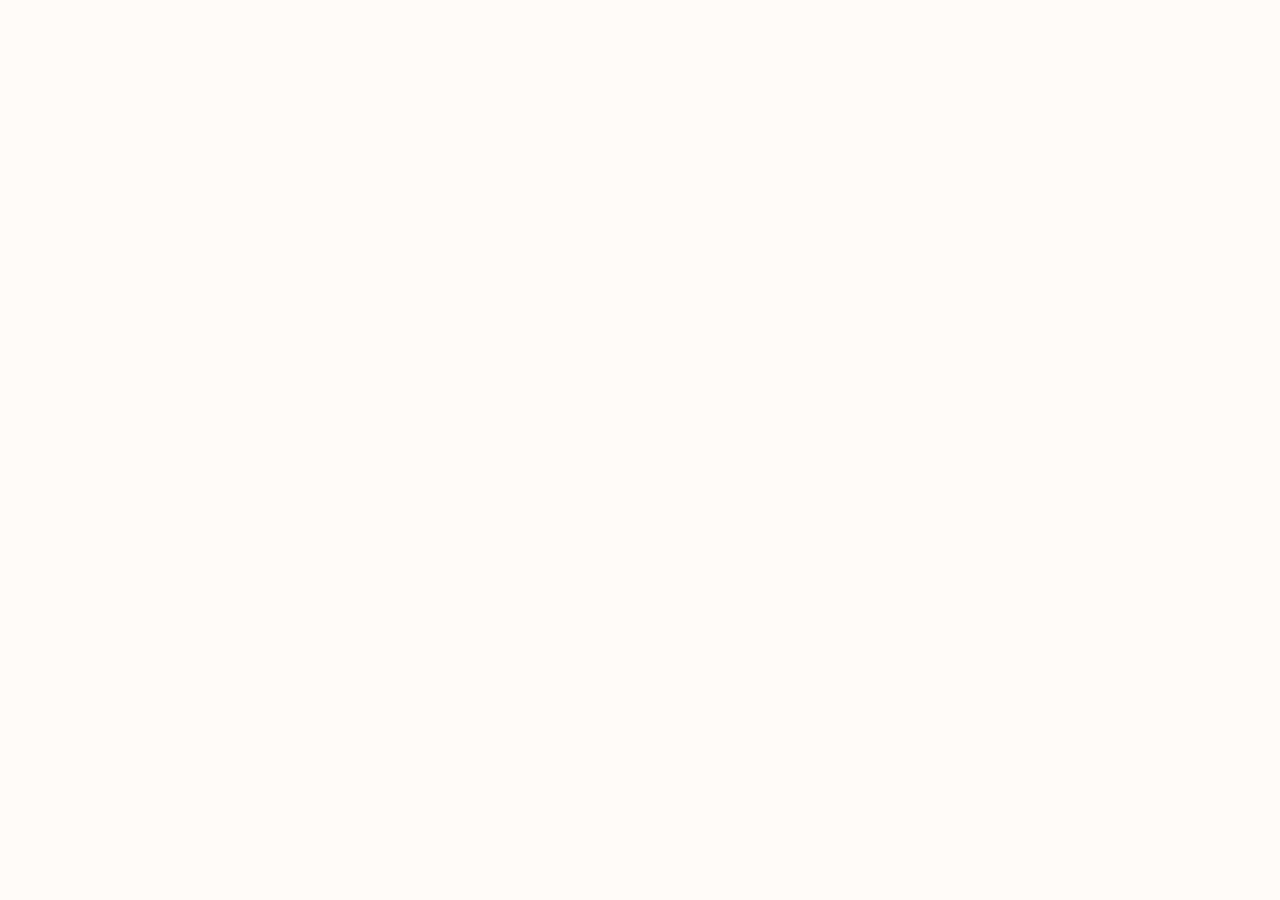
==== kalender.html @ 899b15b6 "Initial commit" ====
<!DOCTYPE html>
<html lang="id">
<head>
    <meta charset="UTF-8">
    <meta name="viewport" content="width=device-width, initial-scale=1.0">
    <title>Pola - Kalender</title>
    <link rel="stylesheet" href="style.css">
    <link rel="icon" type="image/png" href="img/logo.png">
    <link rel="manifest" href="manifest.json">
</head>
<body>
    <!-- ANIMASI INTRO -->
    <div id="intro-screen">
        <video id="intro-video" src="img/intro.mp4" autoplay muted playsinline></video>
    </div>

    <div class="app-container">
        
        <div class="calendar-header">
            <button class="btn-prev" onclick="changeMonth(-1)">&#10094;</button>
            <div style="position: relative; cursor: pointer; text-align: center; display: flex; flex-direction: column; align-items: center; width: 100%;">
                <h1 class="brand-title" style="margin-bottom: 2px;">Pola<span class="brand-dot">.</span></h1>
                <p id="month-display-text" style="color: var(--text-muted); font-size: 14px; font-weight: 500;"></p>
                <input type="month" id="native-month-picker" style="position: absolute; top:0; left:0; width:100%; height:100%; opacity:0; cursor: pointer;">
            </div>
            <button class="btn-next" onclick="changeMonth(1)">&#10095;</button>
        </div>

        <div class="calendar-grid" id="calendar-grid"></div>

        <div class="upcoming-container">
            <h2 class="section-title">Tugas Belum Selesai</h2>
            <div id="upcoming-list"></div>
        </div>

        <div class="history-container">
            <h2 class="section-title">Riwayat Selesai</h2>
            <div class="history-tabs">
                <button class="tab-btn active" id="tab-tk" onclick="renderHistory('Tugas Kuliah')">Tugas Kuliah</button>
                <button class="tab-btn" id="tab-tb" onclick="renderHistory('Tugas')">Tugas</button>
                <button class="tab-btn" id="tab-semua" onclick="renderHistory('Semua')">Semua Data</button>
            </div>
            <div id="history-list"></div>
        </div>

        <div class="fab-container">
            <div class="fab-menu" id="fab-menu">
                <button onclick="openModal('Tugas')">Tugas</button>
                <button onclick="openModal('Libur')">Libur</button>
                <button onclick="openModal('Kuliah')">Kuliah</button>
                <button onclick="openModal('Tugas Kuliah')">Tugas Kuliah</button>
            </div>
            <div class="fab" onclick="toggleFabMenu()"></div>
        </div>
    </div>
    
    <div class="modal-overlay" id="day-detail-modal">
        <div class="modal">
            <h2 id="detail-date-title" style="font-size: 16px; margin-bottom: 15px;">Jadwal</h2>
            <div id="detail-list" style="margin-bottom: 20px; max-height: 50vh; overflow-y: auto;"></div>
            <div class="modal-btns"><button onclick="closeModal('day-detail-modal')" class="btn-save">Tutup</button></div>
        </div>
    </div>

    <div class="modal-overlay" id="reschedule-modal">
        <div class="modal">
            <h2 style="font-size: 16px;">Ubah Jadwal Ini</h2>
            <p style="font-size: 12px; color: var(--text-muted); margin-bottom: 15px;">(Hanya mengubah hari ini, minggu depan tetap normal)</p>
            <input type="hidden" id="res-matkulId">
            <input type="hidden" id="res-originalDate">
            <label>Pindah ke Tanggal</label><input type="date" id="res-date">
            <label>Ubah Jam</label><input type="time" id="res-time">
            <label>Ubah Jam Selesai</label><input type="time" id="res-time-end">
            <label>Ubah Ruangan / Via</label><input type="text" id="res-ruang">
            <label>Dosen Pengganti</label><input type="text" id="res-dosen">
            <div class="modal-btns">
                <button onclick="closeModal('reschedule-modal')" class="btn-cancel">Batal</button>
                <button class="btn-save" onclick="saveReschedule()">Simpan</button>
            </div>
        </div>
    </div>

    <!-- MODAL INSERT UTAMA -->
    <div class="modal-overlay" id="insert-modal">
        <div class="modal">
            <h2 id="modal-title">Tambah</h2>
            <form id="insert-form">
                <input type="hidden" id="current-category">
                
                <div id="field-nama-kegiatan"><label>Nama Kegiatan *</label><input type="text" id="new-task-name"></div>
                
                <div id="field-matkul-dropdown" style="display:none;">
                    <label>Mata Kuliah *</label><select id="task-matkul-select"></select>
                </div>
                
                <div id="field-pengumpulan" style="display:none;"><label>Pengumpulan</label><input type="text" id="task-via"></div>
                <div id="field-ruangan" style="display:none;"><label>Ruangan</label><input type="text" id="new-task-ruang"></div>

                <div id="field-rutinitas-hari" style="display: none;">
                    <label>Pilih Hari Rutinitas *</label>
                    <div class="checkbox-group">
                        <label><input type="checkbox" name="routine-days" value="Senin">Sen</label>
                        <label><input type="checkbox" name="routine-days" value="Selasa">Sel</label>
                        <label><input type="checkbox" name="routine-days" value="Rabu">Rab</label>
                        <label><input type="checkbox" name="routine-days" value="Kamis">Kam</label>
                        <label><input type="checkbox" name="routine-days" value="Jumat">Jum</label>
                        <label><input type="checkbox" name="routine-days" value="Sabtu">Sab</label>
                        <label><input type="checkbox" name="routine-days" value="Minggu">Min</label>
                    </div>
                </div>

                <div id="field-tanggal"><label>Tanggal Mulai *</label><input type="date" id="new-task-date"></div>
                <div id="field-tanggal-selesai" style="display: none;"><label>Tanggal Selesai (Opsional)</label><input type="date" id="new-task-date-end"></div>
                
                <div style="display: flex; gap: 10px;">
                    <div id="field-jam" style="width: 100%;"><label>Jam Mulai *</label><input type="time" id="new-task-time"></div>
                    <div id="field-jam-selesai" style="display:none; width: 100%;"><label>Jam Selesai</label><input type="time" id="new-task-time-end"></div>
                </div>
                
                <div id="field-desc"><label>Deskripsi (Opsional)</label><textarea id="new-task-desc" rows="2"></textarea></div>
                
                <div id="field-warna" style="display: none;">
                    <label>Warna Penanda</label>
                    <div class="color-swatches" id="color-swatches-container">
                        <div class="swatch" data-color="#4A7C59" style="background-color: #4A7C59;"></div>
                        <div class="swatch" data-color="#364958" style="background-color: #364958;"></div>
                        <div class="swatch" data-color="#A36B69" style="background-color: #A36B69;"></div>
                        <div class="swatch" data-color="#795C48" style="background-color: #795C48;"></div>
                        <div class="swatch" data-color="#3E5A47" style="background-color: #3E5A47;"></div>
                        <div class="swatch" data-color="#723D46" style="background-color: #723D46;"></div>
                        <div class="swatch" data-color="#5A4A6F" style="background-color: #5A4A6F;"></div>
                        <div class="swatch" data-color="#5F7485" style="background-color: #5F7485;"></div>
                        <div class="swatch" data-color="#AD6A51" style="background-color: #AD6A51;"></div>
                        <div class="swatch" data-color="#8C6239" style="background-color: #8C6239;"></div>
                    </div>
                    <input type="hidden" id="new-task-color" value="#4A7C59">
                </div>
            </form>
            <div class="modal-btns">
                <button onclick="closeModal('insert-modal')" class="btn-cancel">Batal</button>
                <button class="btn-save" onclick="saveNewTask()">Simpan</button>
            </div>
        </div>
    </div>

    <nav class="bottom-nav">
        <a href="index.html" class="nav-item"><svg viewBox="0 0 24 24"><path d="M3 9l9-7 9 7v11a2 2 0 0 1-2 2H5a2 2 0 0 1-2-2z"></path><polyline points="9 22 9 12 15 12 15 22"></polyline></svg></a>
        <a href="kalender.html" class="nav-item active"><svg viewBox="0 0 24 24"><rect x="3" y="4" width="18" height="18" rx="2" ry="2"></rect><line x1="16" y1="2" x2="16" y2="6"></line><line x1="8" y1="2" x2="8" y2="6"></line><line x1="3" y1="10" x2="21" y2="10"></line></svg></a>
        <a href="matkul.html" class="nav-item"><svg viewBox="0 0 24 24"><path d="M4 19.5A2.5 2.5 0 0 1 6.5 17H20"></path><path d="M6.5 2H20v20H6.5A2.5 2.5 0 0 1 4 19.5v-15A2.5 2.5 0 0 1 6.5 2z"></path></svg></a>
    </nav>
    <script src="script.js"></script>
</body>
</html>
---- style.css ----
@import url('https://fonts.googleapis.com/css2?family=DM+Serif+Display&family=JetBrains+Mono:wght@400;600;700&family=Plus+Jakarta+Sans:wght@400;500;600;700;800&display=swap');

:root {
    --bg-main: #FDFBF7;       
    --bg-card: #FFFFFF;       
    --text-main: #2D2A26;     
    --text-muted: #7A756D;    
    
    --nav-bg: #FFFFFF;        
    --btn-primary: #C25934;   
    --btn-skip: #E6E2D8;      
    --border-line: #E6E2D8;   

    --color-kuliah: #4A6274;  
    --color-tugas: #6B4C7A;   
    --color-acara: #6B705C;   
    --color-rutin: #C08552;   
    --color-salat: #8A817C;   
    --color-minggu: #9C3838;  

    --user-teal: #4A7C59;     
    --user-navy: #364958;     
    --user-rose: #A36B69;     
    --user-mocha: #795C48;    
    --user-forest: #3E5A47;   
    --user-wine: #723D46;     
    --user-eggplant: #5A4A6F; 
    --user-steel: #5F7485;    
    --user-copper: #AD6A51;   
    --user-bronze: #8C6239;   
    
    --alert-brutal: #B23A3A;  
    --state-dimmed: #E5E5E5;  

    --font-ui: 'Plus Jakarta Sans', sans-serif;
    --font-logo: 'DM Serif Display', serif;
    --font-mono: 'JetBrains Mono', monospace;
}

* { box-sizing: border-box; margin: 0; padding: 0; font-family: var(--font-ui); }
body { background-color: var(--bg-main); color: var(--text-main); display: flex; justify-content: center; }
.app-container { width: 100%; max-width: 480px; min-height: 100vh; padding: 20px; padding-bottom: 100px; }

header { text-align: center; margin-bottom: 25px; }

.brand-title { font-family: var(--font-logo); font-size: 32px; font-weight: 400; margin-bottom: 5px; color: var(--text-main); letter-spacing: 0.5px; line-height: 1; }
.brand-dot { font-family: var(--font-logo); color: var(--btn-primary); }

.time-badge, .countdown-badge, .day-number, .card-header small, input[type="time"], input[type="date"], #month-display-text, #detail-date-title { 
    font-family: var(--font-mono); 
}

header p { color: var(--text-muted); font-size: 14px; font-weight: 500; margin-top: -2px; }
.section-title { font-size: 16px; font-weight: 700; margin-bottom: 12px; color: var(--text-main); }
.svg-icon { vertical-align: text-bottom; width: 14px; height: 14px; margin-right: 4px; }

.fab-container { position: fixed; bottom: 90px; right: 20px; display: flex; flex-direction: column; align-items: flex-end; z-index: 10; }
.fab-menu { display: none; flex-direction: column; gap: 10px; margin-bottom: 15px; align-items: flex-end; }
.fab-menu button { background-color: var(--bg-card); color: var(--text-main); border: 1px solid var(--border-line); padding: 10px 16px; border-radius: 20px; box-shadow: 0 4px 6px rgba(0,0,0,0.05); font-size: 14px; font-weight: 600; cursor: pointer; }
.fab { background-color: var(--text-main); color: #FFF; width: 60px; height: 60px; border-radius: 50%; display: flex; justify-content: center; align-items: center; box-shadow: 0 4px 12px rgba(0,0,0,0.15); cursor: pointer; transition: 0.2s; }
.fab:active { transform: scale(0.95); }

.bottom-nav { position: fixed; bottom: 0; left: 0; width: 100%; height: 70px; background-color: var(--nav-bg); display: flex; justify-content: space-evenly; align-items: center; z-index: 9; border-top: 1px solid var(--border-line); }
.nav-item svg { width: 24px; height: 24px; stroke: var(--text-muted); fill: none; stroke-width: 2; transition: 0.2s; margin-right: 0; }
.nav-item.active svg { stroke: var(--btn-primary); transform: scale(1.1); }

.calendar-header { display: flex; justify-content: center; align-items: flex-start; margin-bottom: 15px; position: relative; min-height: 55px; }
.calendar-header button { position: absolute; top: 0; background: var(--bg-card); color: var(--text-main); border: 1px solid var(--border-line); border-radius: 8px; padding: 5px 15px; font-weight: bold; cursor: pointer; z-index: 2; }
.calendar-header button.btn-prev { left: 0; }
.calendar-header button.btn-next { right: 0; }

.calendar-grid { display: grid; grid-template-columns: repeat(7, 1fr); gap: 8px; }
.day-name { text-align: center; font-size: 12px; color: var(--text-muted); font-weight: 700; }
.day-cell { background-color: var(--bg-card); border-radius: 8px; aspect-ratio: 1/1; display: flex; flex-direction: column; align-items: center; padding: 5px; cursor: pointer; border: 1px solid var(--border-line); transition: 0.2s; }
.day-cell:active { transform: scale(0.95); }
.day-cell.dimmed { opacity: 0.4; background-color: transparent; border-style: dashed; }
.day-number { font-size: 14px; font-weight: 700; color: var(--text-main); }

/* WARNA TANGGAL MERAH TETAP MENANG */
.day-number.sunday-red { color: var(--color-minggu) !important; }

.event-pill-container { width: 100%; height: 6px; padding: 0 4px; margin-top: auto; margin-bottom: 2px; }
.event-pill { width: 100%; height: 100%; border-radius: 4px; }

/* PENANDA HARI INI (Blok Transparan Lembut) */
.day-cell.today-highlight {
    background-color: rgba(45, 42, 38, 0.06); 
    border: 2px solid var(--text-main); 
    box-shadow: 0 4px 10px rgba(45, 42, 38, 0.05);
}

.card { background-color: var(--bg-card); border-radius: 12px; margin-bottom: 12px; cursor: pointer; transition: 0.2s; overflow: hidden; box-shadow: 0 4px 14px rgba(0,0,0,0.05); border: 1px solid var(--border-line); }
.card:active { transform: scale(0.98); }
.card-header { padding: 14px 16px; display: flex; flex-direction: column; gap: 8px; color: white; }
.card-header-top { display: flex; justify-content: space-between; align-items: flex-start; width: 100%; }
.card-title-group { display: flex; align-items: flex-start; gap: 8px; }
.card-header h3 { font-size: 15px; margin: 0; font-weight: 700; transition: 0.2s; line-height: 1.2; }
.card-header small { display: flex; align-items: center; margin-top: 4px; }
.card-header .time-badge { font-size: 12px; font-weight: 600; opacity: 0.9; margin-top: 2px; }
.dimmed-text { text-decoration: line-through; color: var(--state-dimmed) !important; }
.tag-pill { background: rgba(255, 255, 255, 0.25); border: 1px solid rgba(255, 255, 255, 0.4); padding: 3px 8px; border-radius: 12px; font-size: 10px; font-weight: 700; letter-spacing: 0.5px; text-transform: uppercase; white-space: nowrap; height: fit-content; }

.check-btn { background: transparent; border: none; cursor: pointer; opacity: 0.9; transition: 0.2s; display: flex; align-items: center; padding: 0; margin-top: -1px; }
.check-btn:active { transform: scale(0.9); opacity: 1; }

.card-detail { display: none; padding: 16px; background-color: var(--bg-card); color: var(--text-main); }
.card-detail.show { display: block; }
.detail-grid { display: grid; grid-template-columns: 1fr 1fr; gap: 12px; }
.detail-item { display: flex; align-items: flex-start; font-size: 13px; font-weight: 600; color: var(--text-main); }
.detail-item span { display: block; font-size: 10px; color: var(--text-muted); text-transform: uppercase; letter-spacing: 0.5px; font-weight: 700; margin-bottom: 2px; }

.card-actions { display: flex; justify-content: flex-end; gap: 8px; margin-top: 15px; padding-top: 15px; border-top: 1px dashed var(--border-line); }
.icon-btn { background: var(--bg-main); color: var(--text-main); border: 1px solid var(--border-line); padding: 8px 12px; border-radius: 8px; cursor: pointer; display: flex; align-items: center; font-size: 12px; font-weight: 700; }
.icon-btn.delete { color: var(--alert-brutal); border-color: #F7E5E5; background: #FDF4F4; }
.card-actions.three-btns { justify-content: space-between; }
.card-actions.three-btns > div { display: flex; gap: 8px; }

.countdown-badge { background: #FFFFFF; color: var(--text-main); padding: 4px 10px; border-radius: 12px; font-size: 11px; font-weight: 800; display: inline-block; white-space: nowrap; align-self: center; box-shadow: 0 2px 4px rgba(0,0,0,0.1); }
.countdown-alert { color: var(--alert-brutal); }
.upcoming-container, .history-container { margin-top: 35px; }
.history-tabs { display: flex; gap: 10px; margin-bottom: 15px; margin-top: 10px; }
.tab-btn { flex: 1; background: var(--bg-card); color: var(--text-muted); border: 1px solid var(--border-line); padding: 10px; border-radius: 8px; font-weight: bold; cursor: pointer; }
.tab-btn.active { background: var(--text-main); color: white; border-color: var(--text-main); }

.modal-overlay { position: fixed; top: 0; left: 0; width: 100%; height: 100%; background: rgba(45, 42, 38, 0.6); display: none; justify-content: center; align-items: center; z-index: 20; backdrop-filter: blur(2px); }
.modal { background-color: var(--bg-card); padding: 24px; border-radius: 16px; width: 90%; max-width: 360px; max-height: 85vh; overflow-y: auto; }
.modal h2 { color: var(--text-main); font-weight: 800; margin-bottom: 10px; }
.modal label { font-size: 12px; color: var(--text-muted); font-weight: 700; display: block; margin-bottom: 4px; margin-top: 12px; }
.modal input, .modal select, .modal textarea { width: 100%; padding: 12px; border-radius: 8px; border: 1px solid var(--border-line); background-color: var(--bg-main); color: var(--text-main); font-weight: 500; }
.modal input[type="color"] { height: 40px; padding: 2px; }
.modal-btns { margin-top: 25px; display: flex; justify-content: flex-end; gap: 10px; }
.modal-btns button { padding: 10px 16px; border-radius: 8px; border: none; font-weight: 700; cursor: pointer; }
.btn-save { background-color: var(--btn-primary); color: white; }
.btn-cancel { background-color: var(--btn-skip); color: var(--text-main); }

.checkbox-group { display: grid; grid-template-columns: repeat(3, 1fr); gap: 8px; margin-top: 8px; margin-bottom: 15px; }
.checkbox-group label { background: var(--bg-main); padding: 8px; border-radius: 8px; font-size: 12px; font-weight: 600; display: flex; align-items: center; justify-content: center; gap: 6px; cursor: pointer; border: 1px solid var(--border-line); }
.checkbox-group input { accent-color: var(--btn-primary); }

.color-swatches { display: flex; flex-wrap: wrap; gap: 12px; margin-top: 8px; }
.swatch { width: 32px; height: 32px; border-radius: 50%; cursor: pointer; transition: 0.2s; position: relative; }
.swatch:hover { transform: scale(1.1); }
.swatch.selected { outline: 2px solid var(--text-main); outline-offset: 3px; transform: scale(1.05); }

/* --- ANIMASI INTRO --- */
#intro-screen {
    position: fixed; top: 0; left: 0; width: 100%; height: 100%;
    background-color: var(--bg-main); z-index: 9999;
    display: flex; justify-content: center; align-items: center;
    transition: opacity 0.5s ease, visibility 0.5s ease;
}
#intro-screen video { width: 100%; max-width: 480px; height: 100%; object-fit: cover; }
.intro-hidden { opacity: 0; visibility: hidden; pointer-events: none; }
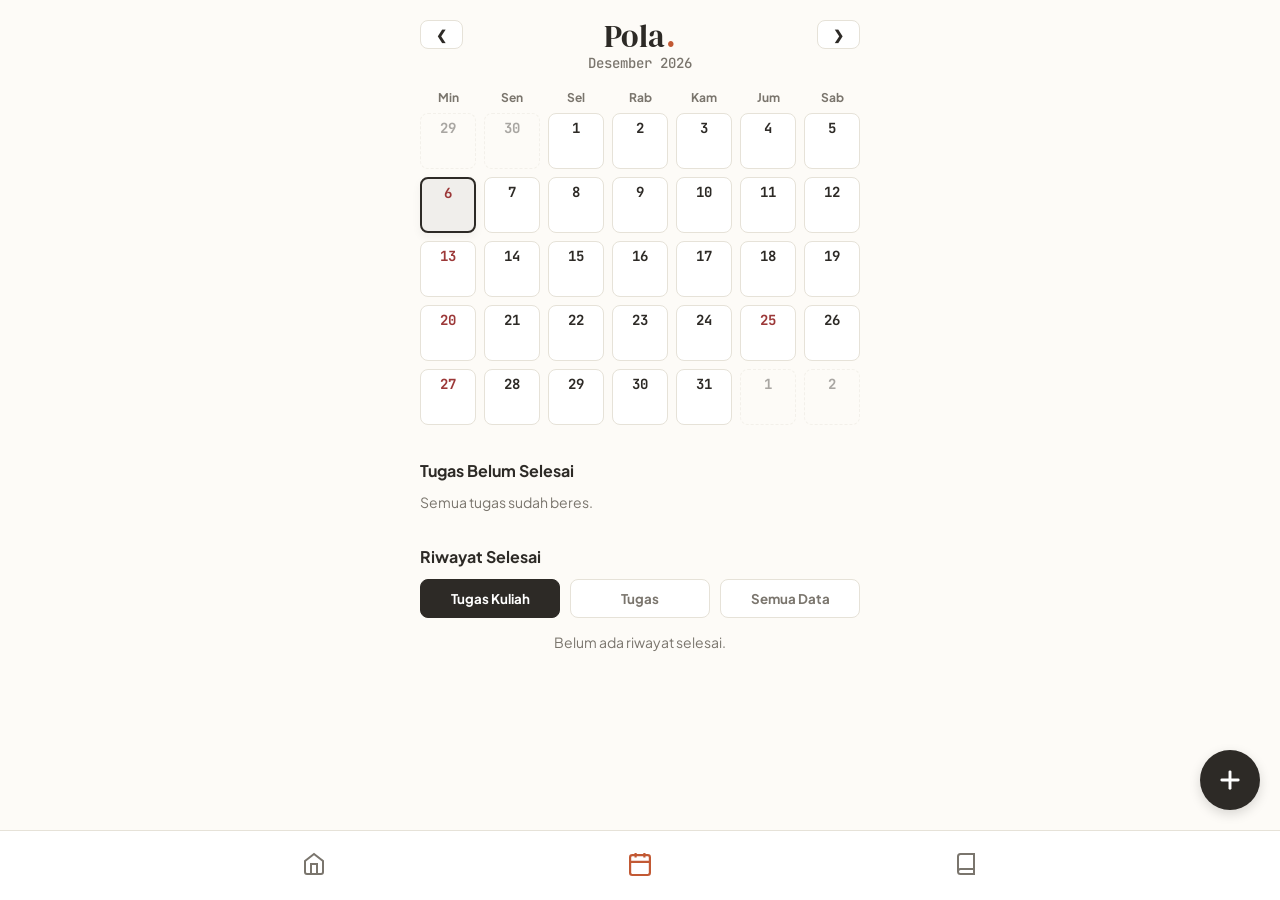
==== commit 662b8c73: "ubah perintah assets" ====
--- a/kalender.html
+++ b/kalender.html
@@ -5,13 +5,13 @@
     <meta name="viewport" content="width=device-width, initial-scale=1.0">
     <title>Pola - Kalender</title>
     <link rel="stylesheet" href="style.css">
-    <link rel="icon" type="image/png" href="img/logo.png">
+    <link rel="icon" type="image/png" href="assets/icons/logo.png">
     <link rel="manifest" href="manifest.json">
 </head>
 <body>
     <!-- ANIMASI INTRO -->
     <div id="intro-screen">
-        <video id="intro-video" src="img/intro.mp4" autoplay muted playsinline></video>
+        <video id="intro-video" src="assets/media/intro.mp4" autoplay muted playsinline></video>
     </div>
 
     <div class="app-container">
@@ -149,5 +149,6 @@
         <a href="matkul.html" class="nav-item"><svg viewBox="0 0 24 24"><path d="M4 19.5A2.5 2.5 0 0 1 6.5 17H20"></path><path d="M6.5 2H20v20H6.5A2.5 2.5 0 0 1 4 19.5v-15A2.5 2.5 0 0 1 6.5 2z"></path></svg></a>
     </nav>
     <script src="script.js"></script>
+    <script src="notif.js"></script>
 </body>
 </html>
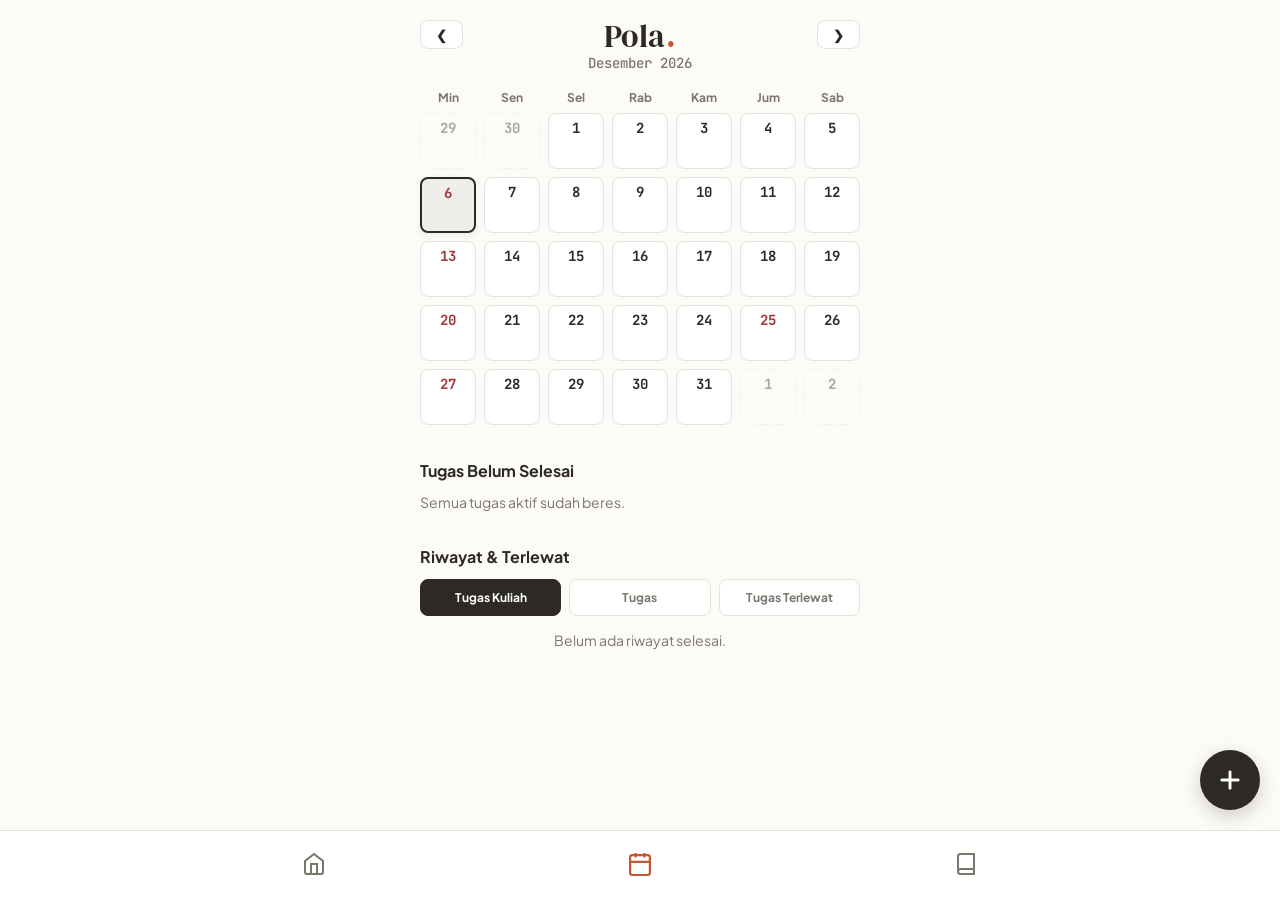
==== commit 6facae2f: "aduh" ====
--- a/kalender.html
+++ b/kalender.html
@@ -38,7 +38,7 @@
             <div class="history-tabs">
                 <button class="tab-btn active" id="tab-tk" onclick="renderHistory('Tugas Kuliah')">Tugas Kuliah</button>
                 <button class="tab-btn" id="tab-tb" onclick="renderHistory('Tugas')">Tugas</button>
-                <button class="tab-btn" id="tab-semua" onclick="renderHistory('Semua')">Semua Data</button>
+                <button class="tab-btn" id="tab-terlewat" onclick="renderHistory('Terlewat')">Tugas Terlewat</button>
             </div>
             <div id="history-list"></div>
         </div>
--- a/style.css
+++ b/style.css
@@ -37,11 +37,18 @@
     --font-mono: 'JetBrains Mono', monospace;
 }
 
-* { box-sizing: border-box; margin: 0; padding: 0; font-family: var(--font-ui); }
-body { background-color: var(--bg-main); color: var(--text-main); display: flex; justify-content: center; }
-.app-container { width: 100%; max-width: 480px; min-height: 100vh; padding: 20px; padding-bottom: 100px; }
-
-header { text-align: center; margin-bottom: 25px; }
+* {
+    box-sizing: border-box;
+    margin: 0;
+    padding: 0;
+    font-family: var(--font-ui);
+    -webkit-tap-highlight-color: transparent;
+}
+
+body { background-color: var(--bg-main); color: var(--text-main); display: flex; justify-content: center; overflow-x: hidden; }
+.app-container { width: 100%; max-width: 480px; min-height: 100vh; padding: 20px; padding-bottom: 100px; display: flex; flex-direction: column; }
+
+header { text-align: center; margin-bottom: 16px; position: relative; }
 
 .brand-title { font-family: var(--font-logo); font-size: 32px; font-weight: 400; margin-bottom: 5px; color: var(--text-main); letter-spacing: 0.5px; line-height: 1; }
 .brand-dot { font-family: var(--font-logo); color: var(--btn-primary); }
@@ -54,20 +61,494 @@
 .section-title { font-size: 16px; font-weight: 700; margin-bottom: 12px; color: var(--text-main); }
 .svg-icon { vertical-align: text-bottom; width: 14px; height: 14px; margin-right: 4px; }
 
-.fab-container { position: fixed; bottom: 90px; right: 20px; display: flex; flex-direction: column; align-items: flex-end; z-index: 10; }
-.fab-menu { display: none; flex-direction: column; gap: 10px; margin-bottom: 15px; align-items: flex-end; }
-.fab-menu button { background-color: var(--bg-card); color: var(--text-main); border: 1px solid var(--border-line); padding: 10px 16px; border-radius: 20px; box-shadow: 0 4px 6px rgba(0,0,0,0.05); font-size: 14px; font-weight: 600; cursor: pointer; }
-.fab { background-color: var(--text-main); color: #FFF; width: 60px; height: 60px; border-radius: 50%; display: flex; justify-content: center; align-items: center; box-shadow: 0 4px 12px rgba(0,0,0,0.15); cursor: pointer; transition: 0.2s; }
-.fab:active { transform: scale(0.95); }
+/* --- EMPTY STATE TENGAH LAYAR --- */
+.empty-state-center {
+    flex: 1;
+    min-height: 54vh;
+    display: flex;
+    align-items: center;
+    justify-content: center;
+    text-align: center;
+    color: var(--text-muted);
+    font-size: 14px;
+    padding: 20px;
+}
+.drawer-empty-state {
+    min-height: 48vh;
+    display: flex;
+    align-items: center;
+    justify-content: center;
+    text-align: center;
+    color: var(--text-muted);
+    font-size: 14px;
+    padding: 20px;
+}
+
+/* --- BAR LOKASI CENTER DI BERANDA --- */
+.beranda-utility-bar {
+    display: flex;
+    justify-content: center;
+    align-items: center;
+    margin-bottom: 18px;
+}
+.utility-pill {
+    display: inline-flex;
+    align-items: center;
+    justify-content: center;
+    gap: 6px;
+    background-color: var(--bg-card);
+    border: 1px solid var(--border-line);
+    border-radius: 12px;
+    padding: 7px 14px;
+    font-size: 12px;
+    font-weight: 600;
+    color: var(--text-muted);
+    cursor: pointer;
+    transition: transform 0.15s ease, border-color 0.15s ease;
+    max-width: 90%;
+}
+.utility-pill:active { transform: scale(0.96); }
+.utility-pill span.loc-text {
+    white-space: nowrap;
+    overflow: hidden;
+    text-overflow: ellipsis;
+}
+.utility-pill .spin-icon {
+    animation: spin360 0.8s linear infinite;
+}
+@keyframes spin360 {
+    from { transform: rotate(0deg); }
+    to { transform: rotate(360deg); }
+}
+
+/* --- MODAL CADANGAN & PEMULIHAN JSON --- */
+.backup-stats-box {
+    background-color: var(--bg-main);
+    border: 1px solid var(--border-line);
+    border-radius: 10px;
+    padding: 10px 12px;
+    font-size: 12px;
+    color: var(--text-muted);
+    line-height: 1.5;
+    margin-bottom: 12px;
+}
+.backup-stats-box strong {
+    color: var(--text-main);
+}
+.backup-btn-grid {
+    display: grid;
+    grid-template-columns: 1fr 1fr;
+    gap: 8px;
+    margin-top: 8px;
+}
+.backup-action-btn {
+    background-color: var(--bg-main);
+    color: var(--text-main);
+    border: 1px solid var(--border-line);
+    border-radius: 10px;
+    padding: 10px 10px;
+    font-size: 12px;
+    font-weight: 700;
+    cursor: pointer;
+    display: flex;
+    align-items: center;
+    justify-content: center;
+    gap: 5px;
+    transition: transform 0.15s ease;
+}
+.backup-action-btn:active { transform: scale(0.96); }
+.backup-action-btn.primary {
+    background-color: var(--btn-primary);
+    color: #FFFFFF;
+    border-color: var(--btn-primary);
+}
+.backup-divider {
+    border: none;
+    border-top: 1px dashed var(--border-line);
+    margin: 16px 0;
+}
+.backup-textarea {
+    width: 100%;
+    min-height: 76px;
+    font-family: var(--font-mono);
+    font-size: 11px;
+    margin-top: 8px;
+    resize: vertical;
+}
+.backup-preview-box {
+    display: none;
+    background-color: rgba(74, 124, 89, 0.08);
+    border: 1px solid rgba(74, 124, 89, 0.35);
+    border-radius: 10px;
+    padding: 12px;
+    margin-top: 12px;
+    font-size: 12px;
+    color: var(--text-main);
+}
+.backup-mode-group {
+    display: flex;
+    flex-direction: column;
+    gap: 6px;
+    margin-top: 10px;
+}
+.backup-mode-option {
+    display: flex !important;
+    align-items: flex-start !important;
+    gap: 8px;
+    background-color: var(--bg-card);
+    border: 1px solid var(--border-line);
+    border-radius: 8px;
+    padding: 8px 10px;
+    margin-top: 0 !important;
+    cursor: pointer;
+    font-size: 12px !important;
+    color: var(--text-main) !important;
+}
+.backup-mode-option input[type="radio"] {
+    width: auto !important;
+    margin-top: 2px;
+    accent-color: var(--btn-primary);
+}
+.backup-mode-option small {
+    display: block;
+    font-size: 11px;
+    font-weight: 500;
+    color: var(--text-muted);
+    margin-top: 2px;
+}
+
+/* --- EFEK BLUR PROGRESIF SAAT GESER HALAMAN --- */
+.drawer-blur-backdrop {
+    position: fixed;
+    inset: 0;
+    background-color: rgba(45, 42, 38, 0);
+    backdrop-filter: blur(0px);
+    -webkit-backdrop-filter: blur(0px);
+    pointer-events: none;
+    visibility: hidden;
+    transition: backdrop-filter 0.32s ease, -webkit-backdrop-filter 0.32s ease, background-color 0.32s ease, visibility 0.32s ease;
+    z-index: 25;
+}
+.drawer-blur-backdrop.show {
+    visibility: visible;
+    background-color: rgba(45, 42, 38, 0.28);
+    backdrop-filter: blur(12px);
+    -webkit-backdrop-filter: blur(12px);
+}
+
+/* --- HALAMAN GESER FULL-SCREEN (KIRI & KANAN) --- */
+.side-drawer,
+.right-drawer {
+    position: fixed;
+    top: 0;
+    left: 50%;
+    width: 100%;
+    max-width: 480px;
+    height: 100dvh;
+    background-color: rgba(253, 251, 247, 0.96);
+    transition: transform 0.32s cubic-bezier(0.22, 1, 0.36, 1), visibility 0.32s ease;
+    z-index: 26;
+    display: flex;
+    flex-direction: column;
+    padding: 20px 20px 0 20px;
+    visibility: hidden;
+}
+
+.side-drawer {
+    transform: translate(-150%, 0);
+}
+.side-drawer.open {
+    transform: translate(-50%, 0);
+    visibility: visible;
+}
+
+.right-drawer {
+    transform: translate(50%, 0);
+}
+.right-drawer.open {
+    transform: translate(-50%, 0);
+    visibility: visible;
+}
+
+.drawer-header {
+    text-align: center;
+    padding-bottom: 14px;
+    border-bottom: 1px solid var(--border-line);
+    flex-shrink: 0;
+}
+.drawer-subtitle {
+    color: var(--text-muted);
+    font-size: 14px;
+    font-weight: 500;
+    margin-top: -2px;
+}
+
+/* --- PEMILIH DATA TETAP DI ATAS (TIDAK IKUT TERGULIR) --- */
+.drawer-top-selector {
+    padding: 14px 0 12px 0;
+    border-bottom: 1px dashed var(--border-line);
+    flex-shrink: 0;
+}
+.drawer-options-row {
+    display: flex;
+    gap: 8px;
+}
+.drawer-option-pill {
+    flex: 1;
+    background-color: var(--bg-card);
+    color: var(--text-main);
+    border: 1px solid var(--border-line);
+    padding: 10px 8px;
+    border-radius: 10px;
+    font-size: 13px;
+    font-weight: 700;
+    display: flex;
+    align-items: center;
+    justify-content: center;
+    gap: 6px;
+    cursor: pointer;
+    transition: transform 0.15s ease, background-color 0.15s ease, border-color 0.15s ease;
+}
+.drawer-option-pill:active { transform: scale(0.96); }
+.drawer-option-pill.active {
+    background-color: var(--text-main);
+    color: #FFFFFF;
+    border-color: var(--text-main);
+}
+.drawer-option-pill small {
+    font-family: var(--font-mono);
+    font-size: 11px;
+    font-weight: 700;
+    opacity: 0.75;
+}
+
+.drawer-scroll-area {
+    flex: 1;
+    overflow-y: auto;
+    padding-top: 14px;
+    padding-bottom: 20px;
+}
+
+.drawer-sub-heading {
+    font-size: 11px;
+    font-weight: 800;
+    color: var(--text-muted);
+    text-transform: uppercase;
+    letter-spacing: 0.6px;
+    margin: 14px 0 8px 0;
+}
+.drawer-sub-heading:first-child {
+    margin-top: 0;
+}
+
+/* --- FOOTER MENTOK BAWAH UNTUK PANEL KIRI & KANAN --- */
+.drawer-sticky-footer {
+    flex-shrink: 0;
+    padding: 14px 0 calc(22px + env(safe-area-inset-bottom, 0px)) 0;
+    border-top: 1px dashed var(--border-line);
+    background-color: rgba(253, 251, 247, 0.98);
+}
+
+.drawer-menu-heading {
+    display: block;
+    font-size: 11px;
+    font-weight: 800;
+    color: var(--text-muted);
+    text-transform: uppercase;
+    letter-spacing: 0.5px;
+    margin-bottom: 6px;
+}
+.drawer-option-btn {
+    width: 100%;
+    background-color: var(--bg-card);
+    color: var(--text-main);
+    border: 1px solid var(--border-line);
+    padding: 13px 16px;
+    border-radius: 12px;
+    font-size: 14px;
+    font-weight: 700;
+    display: flex;
+    justify-content: center;
+    align-items: center;
+    gap: 6px;
+    cursor: pointer;
+    transition: transform 0.15s ease;
+}
+.drawer-option-btn:active { transform: scale(0.98); }
+.drawer-option-btn.primary-action {
+    border-color: var(--btn-primary);
+    color: var(--btn-primary);
+}
+
+/* --- KARTU SEMESTER DI PANEL MATKUL --- */
+.semester-card {
+    background-color: var(--bg-card);
+    border: 1.5px solid var(--border-line);
+    border-radius: 12px;
+    padding: 14px 16px;
+    margin-bottom: 10px;
+    cursor: pointer;
+    transition: border-color 0.2s ease, transform 0.15s ease;
+}
+.semester-card:active { transform: scale(0.98); }
+.semester-card.active-sem {
+    border-color: var(--text-main);
+    background-color: rgba(45, 42, 38, 0.03);
+}
+.semester-card-top {
+    display: flex;
+    justify-content: space-between;
+    align-items: center;
+    gap: 10px;
+}
+.semester-card-title {
+    font-size: 15px;
+    font-weight: 800;
+    color: var(--text-main);
+}
+.semester-card-meta {
+    font-size: 12px;
+    color: var(--text-muted);
+    margin-top: 3px;
+}
+.semester-badge-active {
+    background-color: var(--btn-primary);
+    color: #FFFFFF;
+    font-size: 10px;
+    font-weight: 800;
+    padding: 4px 9px;
+    border-radius: 10px;
+    text-transform: uppercase;
+    letter-spacing: 0.4px;
+}
+.semester-card-actions {
+    display: flex;
+    justify-content: flex-end;
+    gap: 8px;
+    margin-top: 12px;
+    padding-top: 10px;
+    border-top: 1px dashed var(--border-line);
+}
+
+/* --- FAB, BACKDROP BLUR & ANIMASI HIDE SAAT MODAL / SCROLL --- */
+.fab-backdrop {
+    position: fixed;
+    inset: 0;
+    background: rgba(45, 42, 38, 0.28);
+    backdrop-filter: blur(4px);
+    -webkit-backdrop-filter: blur(4px);
+    opacity: 0;
+    visibility: hidden;
+    transition: opacity 0.25s ease, visibility 0.25s ease;
+    z-index: 14;
+}
+.fab-backdrop.show {
+    opacity: 1;
+    visibility: visible;
+}
+
+.fab-container {
+    position: fixed;
+    bottom: 90px;
+    right: 20px;
+    display: flex;
+    flex-direction: column;
+    align-items: flex-end;
+    z-index: 15;
+    pointer-events: none;
+    transition: opacity 0.28s ease, transform 0.32s cubic-bezier(0.34, 1.56, 0.64, 1), visibility 0.28s ease;
+}
+
+.fab-container.fab-modal-hidden,
+.fab-container.fab-scroll-hidden {
+    opacity: 0;
+    visibility: hidden;
+    transform: translateY(24px) scale(0.75);
+    pointer-events: none;
+}
+
+.fab-menu {
+    display: flex;
+    flex-direction: column;
+    gap: 10px;
+    margin-bottom: 15px;
+    align-items: flex-end;
+    opacity: 0;
+    visibility: hidden;
+    transform: translateY(14px) scale(0.94);
+    transform-origin: bottom right;
+    transition: opacity 0.22s ease, transform 0.28s cubic-bezier(0.34, 1.56, 0.64, 1), visibility 0.22s ease;
+    pointer-events: none;
+}
+.fab-menu.show {
+    opacity: 1;
+    visibility: visible;
+    transform: translateY(0) scale(1);
+    pointer-events: auto;
+}
+.fab-menu button {
+    background-color: var(--bg-card);
+    color: var(--text-main);
+    border: 1px solid var(--border-line);
+    padding: 11px 18px;
+    border-radius: 22px;
+    box-shadow: 0 6px 16px rgba(45, 42, 38, 0.14);
+    font-size: 14px;
+    font-weight: 700;
+    cursor: pointer;
+    outline: none;
+    transition: transform 0.15s ease, background-color 0.15s ease;
+}
+.fab-menu button:active { transform: scale(0.95); }
+
+.fab {
+    background-color: var(--text-main);
+    color: #FFF;
+    width: 60px;
+    height: 60px;
+    border-radius: 50%;
+    display: flex;
+    justify-content: center;
+    align-items: center;
+    box-shadow: 0 6px 18px rgba(45, 42, 38, 0.22);
+    cursor: pointer;
+    outline: none;
+    user-select: none;
+    pointer-events: auto;
+    transition: transform 0.3s cubic-bezier(0.34, 1.56, 0.64, 1), background-color 0.25s ease;
+}
+.fab svg { transition: transform 0.3s cubic-bezier(0.34, 1.56, 0.64, 1); }
+.fab.active { background-color: var(--btn-primary); }
+.fab.active svg { transform: rotate(45deg); }
+.fab:active { transform: scale(0.93); }
 
 .bottom-nav { position: fixed; bottom: 0; left: 0; width: 100%; height: 70px; background-color: var(--nav-bg); display: flex; justify-content: space-evenly; align-items: center; z-index: 9; border-top: 1px solid var(--border-line); }
 .nav-item svg { width: 24px; height: 24px; stroke: var(--text-muted); fill: none; stroke-width: 2; transition: 0.2s; margin-right: 0; }
 .nav-item.active svg { stroke: var(--btn-primary); transform: scale(1.1); }
 
 .calendar-header { display: flex; justify-content: center; align-items: flex-start; margin-bottom: 15px; position: relative; min-height: 55px; }
-.calendar-header button { position: absolute; top: 0; background: var(--bg-card); color: var(--text-main); border: 1px solid var(--border-line); border-radius: 8px; padding: 5px 15px; font-weight: bold; cursor: pointer; z-index: 2; }
+.calendar-header button.btn-prev,
+.calendar-header button.btn-next { position: absolute; top: 0; background: var(--bg-card); color: var(--text-main); border: 1px solid var(--border-line); border-radius: 8px; padding: 5px 15px; font-weight: bold; cursor: pointer; z-index: 2; }
 .calendar-header button.btn-prev { left: 0; }
 .calendar-header button.btn-next { right: 0; }
+
+.today-jump-pill {
+    position: relative;
+    z-index: 12;
+    pointer-events: auto;
+    display: inline-block;
+    margin-top: 6px;
+    padding: 4px 13px;
+    font-size: 11px;
+    font-weight: 700;
+    color: var(--btn-primary);
+    background-color: rgba(194, 89, 52, 0.1);
+    border: 1px solid rgba(194, 89, 52, 0.35);
+    border-radius: 12px;
+    cursor: pointer;
+    transition: transform 0.15s ease;
+}
+.today-jump-pill:active { transform: scale(0.94); }
 
 .calendar-grid { display: grid; grid-template-columns: repeat(7, 1fr); gap: 8px; }
 .day-name { text-align: center; font-size: 12px; color: var(--text-muted); font-weight: 700; }
@@ -118,12 +599,12 @@
 .countdown-badge { background: #FFFFFF; color: var(--text-main); padding: 4px 10px; border-radius: 12px; font-size: 11px; font-weight: 800; display: inline-block; white-space: nowrap; align-self: center; box-shadow: 0 2px 4px rgba(0,0,0,0.1); }
 .countdown-alert { color: var(--alert-brutal); }
 .upcoming-container, .history-container { margin-top: 35px; }
-.history-tabs { display: flex; gap: 10px; margin-bottom: 15px; margin-top: 10px; }
-.tab-btn { flex: 1; background: var(--bg-card); color: var(--text-muted); border: 1px solid var(--border-line); padding: 10px; border-radius: 8px; font-weight: bold; cursor: pointer; }
+.history-tabs { display: flex; gap: 8px; margin-bottom: 15px; margin-top: 10px; position: relative; z-index: 1; }
+.tab-btn { flex: 1; background: var(--bg-card); color: var(--text-muted); border: 1px solid var(--border-line); padding: 10px 4px; border-radius: 8px; font-size: 12px; font-weight: bold; cursor: pointer; pointer-events: auto; }
 .tab-btn.active { background: var(--text-main); color: white; border-color: var(--text-main); }
 
-.modal-overlay { position: fixed; top: 0; left: 0; width: 100%; height: 100%; background: rgba(45, 42, 38, 0.6); display: none; justify-content: center; align-items: center; z-index: 20; backdrop-filter: blur(2px); }
-.modal { background-color: var(--bg-card); padding: 24px; border-radius: 16px; width: 90%; max-width: 360px; max-height: 85vh; overflow-y: auto; }
+.modal-overlay { position: fixed; top: 0; left: 0; width: 100%; height: 100%; background: rgba(45, 42, 38, 0.6); display: none; justify-content: center; align-items: center; z-index: 35; backdrop-filter: blur(2px); }
+.modal { background-color: var(--bg-card); padding: 24px; border-radius: 16px; width: 90%; max-width: 360px; max-height: 85vh; overflow-y: auto; box-shadow: 0 12px 32px rgba(45, 42, 38, 0.18); }
 .modal h2 { color: var(--text-main); font-weight: 800; margin-bottom: 10px; }
 .modal label { font-size: 12px; color: var(--text-muted); font-weight: 700; display: block; margin-bottom: 4px; margin-top: 12px; }
 .modal input, .modal select, .modal textarea { width: 100%; padding: 12px; border-radius: 8px; border: 1px solid var(--border-line); background-color: var(--bg-main); color: var(--text-main); font-weight: 500; }
@@ -133,9 +614,36 @@
 .btn-save { background-color: var(--btn-primary); color: white; }
 .btn-cancel { background-color: var(--btn-skip); color: var(--text-main); }
 
-.checkbox-group { display: grid; grid-template-columns: repeat(3, 1fr); gap: 8px; margin-top: 8px; margin-bottom: 15px; }
-.checkbox-group label { background: var(--bg-main); padding: 8px; border-radius: 8px; font-size: 12px; font-weight: 600; display: flex; align-items: center; justify-content: center; gap: 6px; cursor: pointer; border: 1px solid var(--border-line); }
-.checkbox-group input { accent-color: var(--btn-primary); }
+/* --- CUSTOM DIALOG BERTEMA POLA --- */
+#pola-dialog-overlay { z-index: 60; }
+.pola-dialog-box {
+    max-width: 320px;
+    padding: 22px;
+}
+.pola-dialog-title {
+    font-size: 16px;
+    font-weight: 800;
+    color: var(--text-main);
+    margin-bottom: 6px;
+}
+.pola-dialog-msg {
+    font-size: 14px;
+    color: var(--text-muted);
+    line-height: 1.5;
+}
+.pola-dialog-box .modal-btns {
+    margin-top: 20px;
+}
+
+.reminder-row { display: flex; gap: 8px; }
+.reminder-row input { width: 45%; }
+.reminder-row select { width: 55%; }
+.field-hint { display: block; font-size: 11px; color: var(--text-muted); margin-top: 5px; line-height: 1.35; }
+
+.checkbox-group { display: grid; grid-template-columns: repeat(4, 1fr); gap: 8px; margin-top: 8px; margin-bottom: 15px; }
+.checkbox-group label { background: var(--bg-main); padding: 8px 6px; border-radius: 8px; font-size: 12px; font-weight: 600; display: flex; align-items: center; justify-content: center; gap: 5px; cursor: pointer; border: 1px solid var(--border-line); margin-top: 0; }
+.checkbox-group label.check-all-label { border-color: var(--btn-primary); font-weight: 700; }
+.checkbox-group input { width: auto; padding: 0; accent-color: var(--btn-primary); }
 
 .color-swatches { display: flex; flex-wrap: wrap; gap: 12px; margin-top: 8px; }
 .swatch { width: 32px; height: 32px; border-radius: 50%; cursor: pointer; transition: 0.2s; position: relative; }
@@ -150,4 +658,4 @@
     transition: opacity 0.5s ease, visibility 0.5s ease;
 }
 #intro-screen video { width: 100%; max-width: 480px; height: 100%; object-fit: cover; }
-.intro-hidden { opacity: 0; visibility: hidden; pointer-events: none; }
+.intro-hidden { opacity: 0; visibility: hidden; pointer-events: none; }
